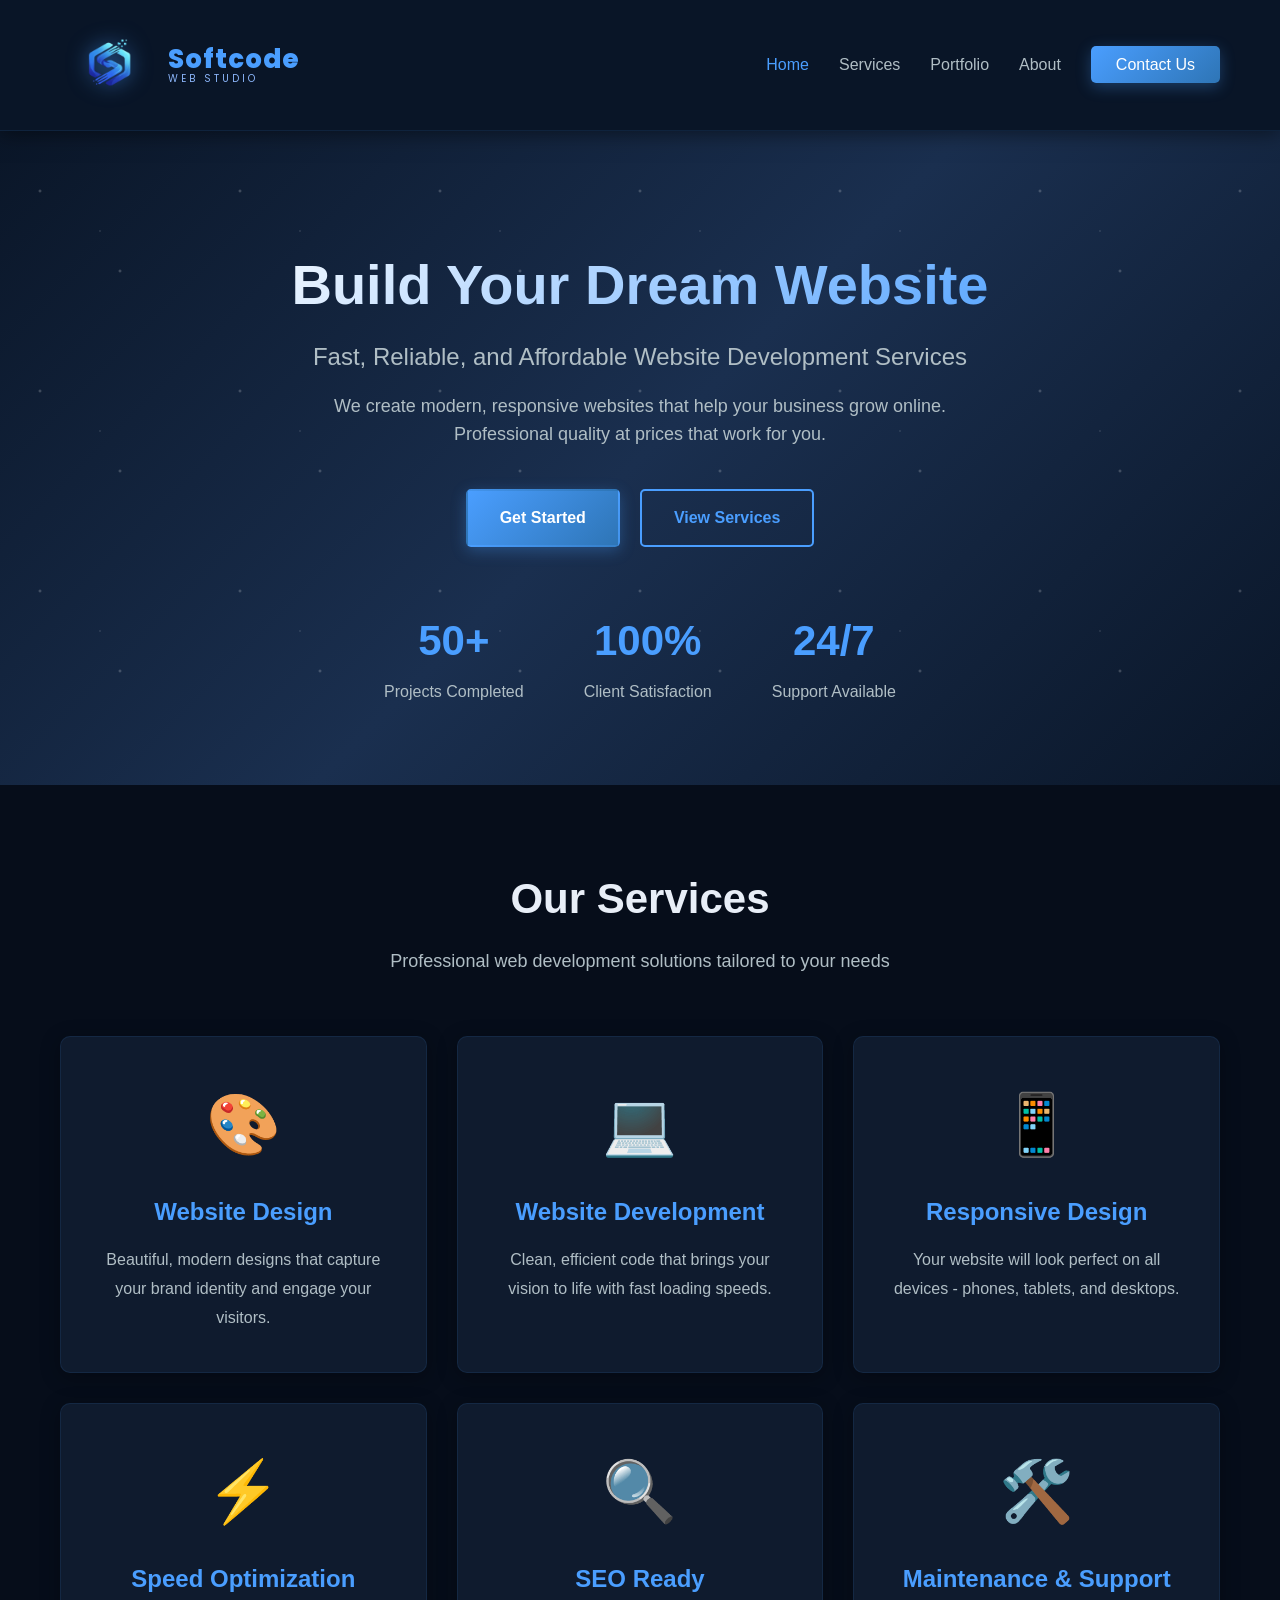
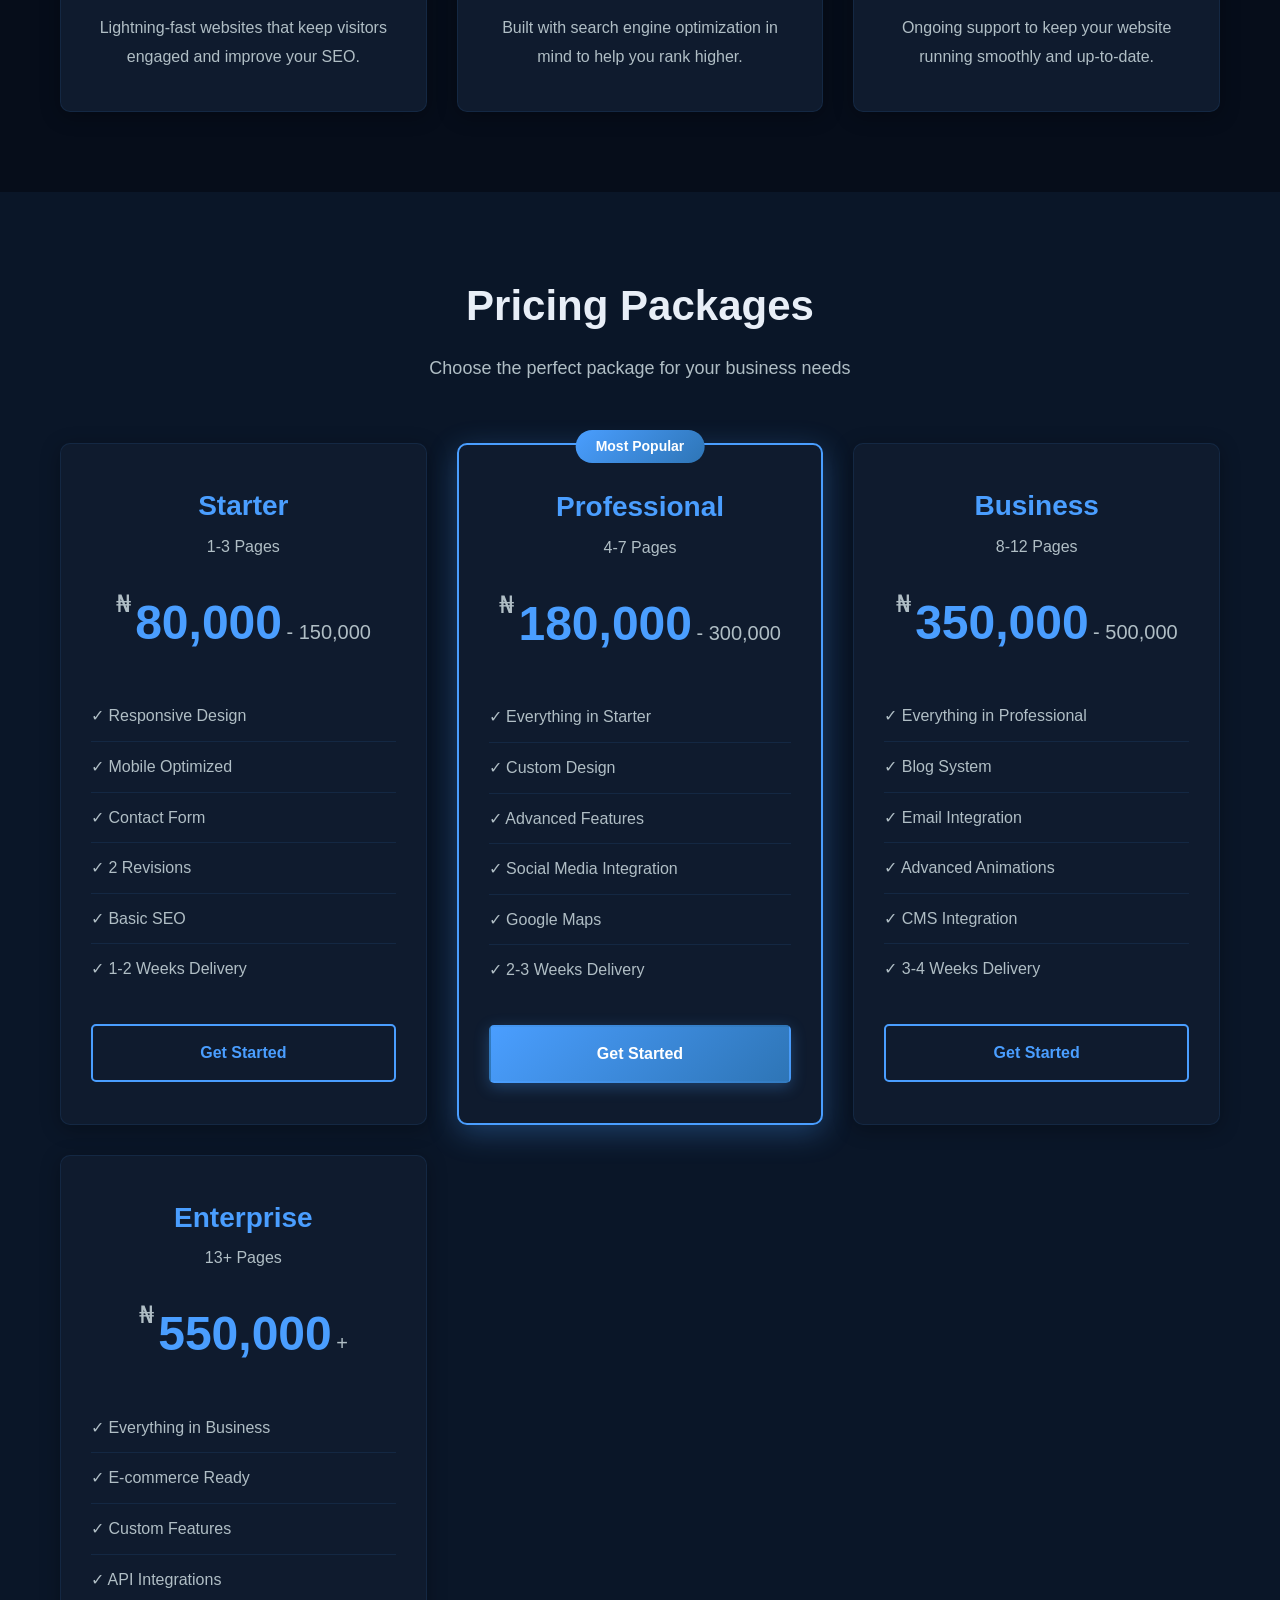
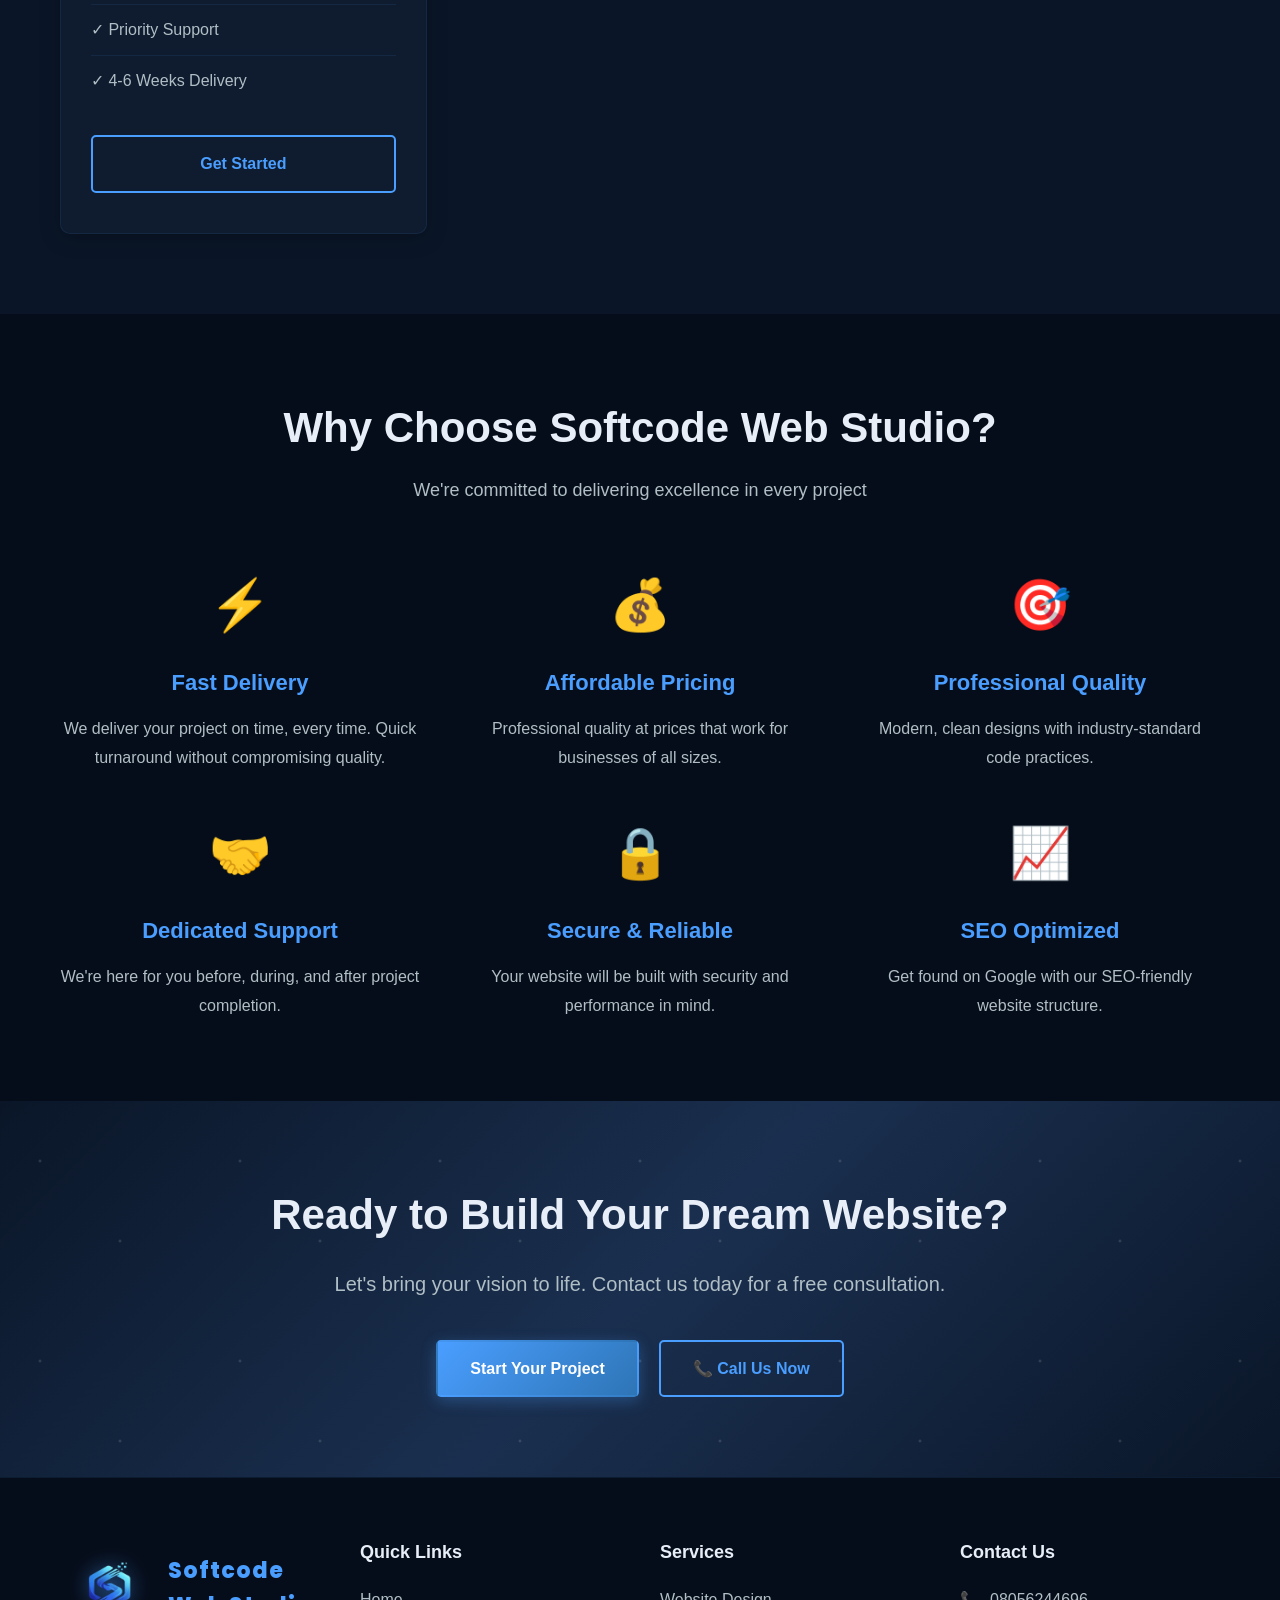
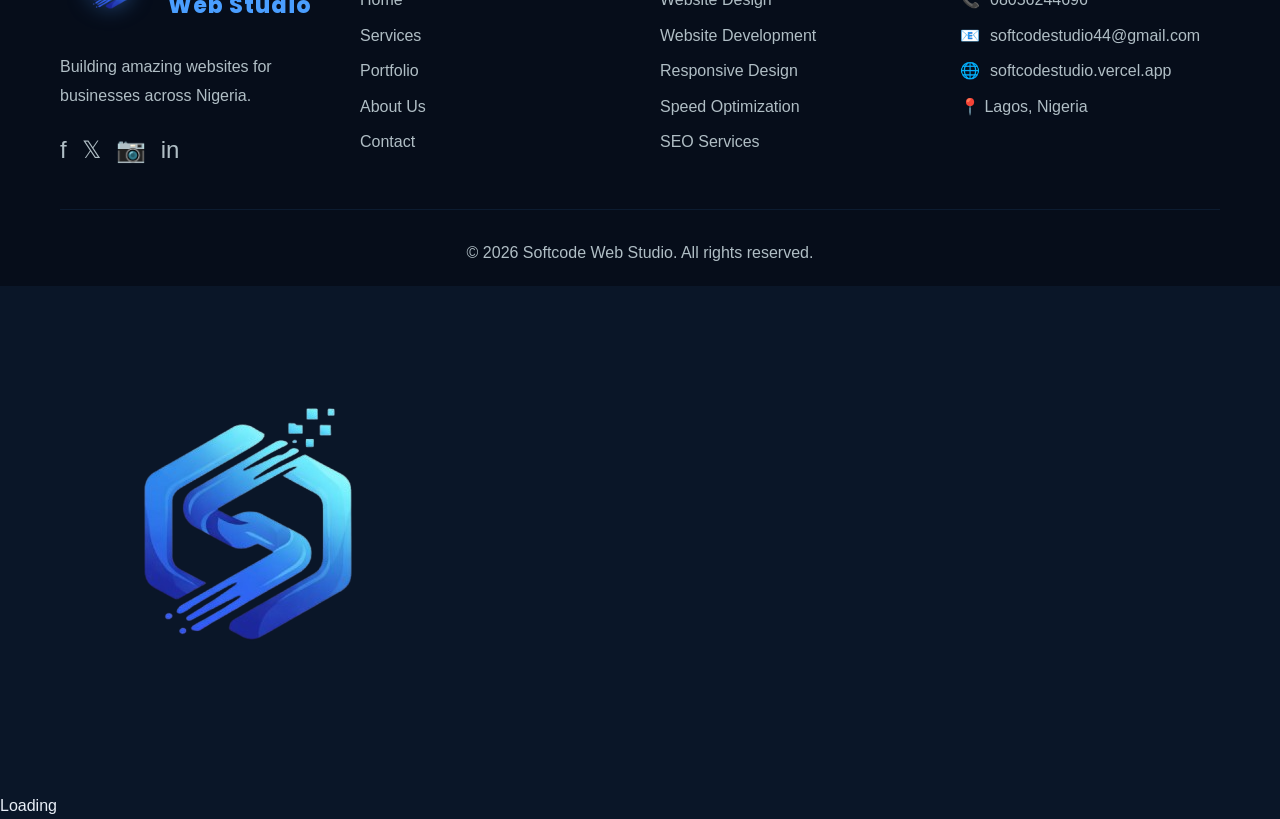
==== index.html @ e76eabd0 "Updated files" ====
<!DOCTYPE html>
<html lang="en">
<head>
    <meta charset="UTF-8">
    <meta name="viewport" content="width=device-width, initial-scale=1.0">
    <meta name="description" content="Softcode Web Studio - Professional website development services in Nigeria. Fast, reliable, and affordable.">
    <title>Softcode Web Studio | Professional Website Development</title>
    <link rel="icon" type="image/png" href="images/logo.png">
    <link rel="canonical" href="https://softcodestudio.vercel.app/">

<link rel="preconnect" href="https://fonts.googleapis.com">
<link rel="preconnect" href="https://fonts.gstatic.com" crossorigin>
<link href="https://fonts.googleapis.com/css2?family=Poppins:wght@400;500;600;700;800&display=swap" rel="stylesheet">

    <link rel="stylesheet" href="css/styles.css">
</head>
<body>
    <!-- Navigation Bar -->
    <nav class="navbar">
        <div class="nav-container">
            <div class="logo">
    <img src="images/logo.png" alt="Softcode Web Studio Logo">
    <div class="logo-text">
        <div class="logo-main">Softcode</div>
        <div class="logo-sub">WEB STUDIO</div>
    </div>
</div>
            <ul class="nav-menu">
                <li><a href="index.html" class="active">Home</a></li>
                <li><a href="services.html">Services</a></li>
                <li><a href="portfolio.html">Portfolio</a></li>
                <li><a href="about.html">About</a></li>
                <li><a href="contact.html" class="nav-cta">Contact Us</a></li>
            </ul>
            <div class="hamburger">
                <span></span>
                <span></span>
                <span></span>
            </div>
        </div>
    </nav>

    <!-- Hero Section -->
    <section class="hero">
        <div class="hero-content">
            <h1 class="hero-title">Build Your Dream Website</h1>
            <p class="hero-subtitle">Fast, Reliable, and Affordable Website Development Services</p>
            <p class="hero-description">We create modern, responsive websites that help your business grow online. Professional quality at prices that work for you.</p>
            <div class="hero-buttons">
                <a href="contact.html" class="btn btn-primary">Get Started</a>
                <a href="services.html" class="btn btn-secondary">View Services</a>
            </div>
            <div class="hero-stats">
                <div class="stat">
                    <h3>50+</h3>
                    <p>Projects Completed</p>
                </div>
                <div class="stat">
                    <h3>100%</h3>
                    <p>Client Satisfaction</p>
                </div>
                <div class="stat">
                    <h3>24/7</h3>
                    <p>Support Available</p>
                </div>
            </div>
        </div>
    </section>

    <!-- Services Overview -->
    <section class="services-overview">
        <div class="container">
            <div class="section-header">
                <h2>Our Services</h2>
                <p>Professional web development solutions tailored to your needs</p>
            </div>
            <div class="services-grid">
                <div class="service-card">
                    <div class="service-icon">🎨</div>
                    <h3>Website Design</h3>
                    <p>Beautiful, modern designs that capture your brand identity and engage your visitors.</p>
                </div>
                <div class="service-card">
                    <div class="service-icon">💻</div>
                    <h3>Website Development</h3>
                    <p>Clean, efficient code that brings your vision to life with fast loading speeds.</p>
                </div>
                <div class="service-card">
                    <div class="service-icon">📱</div>
                    <h3>Responsive Design</h3>
                    <p>Your website will look perfect on all devices - phones, tablets, and desktops.</p>
                </div>
                <div class="service-card">
                    <div class="service-icon">⚡</div>
                    <h3>Speed Optimization</h3>
                    <p>Lightning-fast websites that keep visitors engaged and improve your SEO.</p>
                </div>
                <div class="service-card">
                    <div class="service-icon">🔍</div>
                    <h3>SEO Ready</h3>
                    <p>Built with search engine optimization in mind to help you rank higher.</p>
                </div>
                <div class="service-card">
                    <div class="service-icon">🛠️</div>
                    <h3>Maintenance & Support</h3>
                    <p>Ongoing support to keep your website running smoothly and up-to-date.</p>
                </div>
            </div>
        </div>
    </section>

    <!-- Pricing Packages -->
    <section class="pricing">
        <div class="container">
            <div class="section-header">
                <h2>Pricing Packages</h2>
                <p>Choose the perfect package for your business needs</p>
            </div>
            <div class="pricing-grid">
                <div class="pricing-card">
                    <div class="pricing-header">
                        <h3>Starter</h3>
                        <p class="pages">1-3 Pages</p>
                    </div>
                    <div class="pricing-price">
                        <span class="currency">₦</span>
                        <span class="amount">80,000</span>
                        <span class="period">- 150,000</span>
                    </div>
                    <ul class="pricing-features">
                        <li>✓ Responsive Design</li>
                        <li>✓ Mobile Optimized</li>
                        <li>✓ Contact Form</li>
                        <li>✓ 2 Revisions</li>
                        <li>✓ Basic SEO</li>
                        <li>✓ 1-2 Weeks Delivery</li>
                    </ul>
                    <a href="contact.html" class="btn btn-outline">Get Started</a>
                </div>

                <div class="pricing-card featured">
                    <div class="featured-badge">Most Popular</div>
                    <div class="pricing-header">
                        <h3>Professional</h3>
                        <p class="pages">4-7 Pages</p>
                    </div>
                    <div class="pricing-price">
                        <span class="currency">₦</span>
                        <span class="amount">180,000</span>
                        <span class="period">- 300,000</span>
                    </div>
                    <ul class="pricing-features">
                        <li>✓ Everything in Starter</li>
                        <li>✓ Custom Design</li>
                        <li>✓ Advanced Features</li>
                        <li>✓ Social Media Integration</li>
                        <li>✓ Google Maps</li>
                        <li>✓ 2-3 Weeks Delivery</li>
                    </ul>
                    <a href="contact.html" class="btn btn-primary">Get Started</a>
                </div>

                <div class="pricing-card">
                    <div class="pricing-header">
                        <h3>Business</h3>
                        <p class="pages">8-12 Pages</p>
                    </div>
                    <div class="pricing-price">
                        <span class="currency">₦</span>
                        <span class="amount">350,000</span>
                        <span class="period">- 500,000</span>
                    </div>
                    <ul class="pricing-features">
                        <li>✓ Everything in Professional</li>
                        <li>✓ Blog System</li>
                        <li>✓ Email Integration</li>
                        <li>✓ Advanced Animations</li>
                        <li>✓ CMS Integration</li>
                        <li>✓ 3-4 Weeks Delivery</li>
                    </ul>
                    <a href="contact.html" class="btn btn-outline">Get Started</a>
                </div>

                <div class="pricing-card">
                    <div class="pricing-header">
                        <h3>Enterprise</h3>
                        <p class="pages">13+ Pages</p>
                    </div>
                    <div class="pricing-price">
                        <span class="currency">₦</span>
                        <span class="amount">550,000</span>
                        <span class="period">+</span>
                    </div>
                    <ul class="pricing-features">
                        <li>✓ Everything in Business</li>
                        <li>✓ E-commerce Ready</li>
                        <li>✓ Custom Features</li>
                        <li>✓ API Integrations</li>
                        <li>✓ Priority Support</li>
                        <li>✓ 4-6 Weeks Delivery</li>
                    </ul>
                    <a href="contact.html" class="btn btn-outline">Get Started</a>
                </div>
            </div>
        </div>
    </section>

    <!-- Why Choose Us -->
    <section class="why-choose-us">
        <div class="container">
            <div class="section-header">
                <h2>Why Choose Softcode Web Studio?</h2>
                <p>We're committed to delivering excellence in every project</p>
            </div>
            <div class="features-grid">
                <div class="feature-item">
                    <div class="feature-icon">⚡</div>
                    <h3>Fast Delivery</h3>
                    <p>We deliver your project on time, every time. Quick turnaround without compromising quality.</p>
                </div>
                <div class="feature-item">
                    <div class="feature-icon">💰</div>
                    <h3>Affordable Pricing</h3>
                    <p>Professional quality at prices that work for businesses of all sizes.</p>
                </div>
                <div class="feature-item">
                    <div class="feature-icon">🎯</div>
                    <h3>Professional Quality</h3>
                    <p>Modern, clean designs with industry-standard code practices.</p>
                </div>
                <div class="feature-item">
                    <div class="feature-icon">🤝</div>
                    <h3>Dedicated Support</h3>
                    <p>We're here for you before, during, and after project completion.</p>
                </div>
                <div class="feature-item">
                    <div class="feature-icon">🔒</div>
                    <h3>Secure & Reliable</h3>
                    <p>Your website will be built with security and performance in mind.</p>
                </div>
                <div class="feature-item">
                    <div class="feature-icon">📈</div>
                    <h3>SEO Optimized</h3>
                    <p>Get found on Google with our SEO-friendly website structure.</p>
                </div>
            </div>
        </div>
    </section>

    <!-- Call to Action -->
    <section class="cta">
        <div class="container">
            <h2>Ready to Build Your Dream Website?</h2>
            <p>Let's bring your vision to life. Contact us today for a free consultation.</p>
            <div class="cta-buttons">
                <a href="contact.html" class="btn btn-primary">Start Your Project</a>
                <a href="tel:08056244696" class="btn btn-secondary">📞 Call Us Now</a>
            </div>
        </div>
    </section>

    <!-- Footer -->
    <footer class="footer">
        <div class="container">
            <div class="footer-content">
                <div class="footer-section">
                    <div class="footer-logo">
                        <img src="images/logo.png" alt="Softcode Web Studio">
                        <span>Softcode Web Studio</span>
                    </div>
                    <p>Building amazing websites for businesses across Nigeria.</p>
                    <div class="social-links">
    <a href="#" aria-label="Facebook">f</a>
    <a href="#" aria-label="Twitter">𝕏</a>
    <a href="#" aria-label="Instagram">📷</a>
    <a href="#" aria-label="LinkedIn">in</a>
</div>
                </div>
                <div class="footer-section">
                    <h4>Quick Links</h4>
                    <ul>
                        <li><a href="index.html">Home</a></li>
                        <li><a href="services.html">Services</a></li>
                        <li><a href="portfolio.html">Portfolio</a></li>
                        <li><a href="about.html">About Us</a></li>
                        <li><a href="contact.html">Contact</a></li>
                    </ul>
                </div>
                <div class="footer-section">
                    <h4>Services</h4>
                    <ul>
                        <li><a href="services.html">Website Design</a></li>
                        <li><a href="services.html">Website Development</a></li>
                        <li><a href="services.html">Responsive Design</a></li>
                        <li><a href="services.html">Speed Optimization</a></li>
                        <li><a href="services.html">SEO Services</a></li>
                    </ul>
                </div>
                <div class="footer-section">
                    <h4>Contact Us</h4>
                    <ul class="contact-info">
                        <li>📞 <a href="tel:08056244696">08056244696</a></li>
                        <li>📧 <a href="mailto:softcodestudio44@gmail.com">softcodestudio44@gmail.com</a></li>
                        <li>🌐 <a href="https://softcodestudio.vercel.app/">softcodestudio.vercel.app</a></li>
                        <li>📍 Lagos, Nigeria</li>
                    </ul>
                </div>
            </div>
            <div class="footer-bottom">
                <p>&copy; 2026 Softcode Web Studio. All rights reserved.</p>
            </div>
        </div>
    </footer>

    <script src="js/script.js"></script>
</body>
<!-- Preloader -->
<div id="preloader">
    <div class="preloader-content">
        <div class="preloader-logo">
            <img src="images/logo.png" alt="Softcode Web Studio">
        </div>
        <div class="preloader-text">
            <span class="loading-text">Loading</span>
            <span class="loading-dots">
                <span></span>
                <span></span>
                <span></span>
            </span>
        </div>
        <div class="progress-bar">
            <div class="progress-fill"></div>
        </div>
    </div>
</div>
</html>
---- css/styles.css ----
/* ===== RESET & BASE STYLES ===== */
* {
    margin: 0;
    padding: 0;
    box-sizing: border-box;
}

:root {
    --primary-color: #4A9EFF;
    --secondary-color: #2E75B6;
    --accent-color: #64B5F6;
    --dark-bg: #0A1628;
    --darker-bg: #060D1A;
    --card-bg: #0F1B2E;
    --text-white: #E8EEF7;
    --text-gray: #B0BEC5;
    --shadow: 0 4px 20px rgba(0,0,0,0.3);
    --shadow-lg: 0 8px 30px rgba(0,0,0,0.4);
}

body {
    font-family: 'Segoe UI', Tahoma, Geneva, Verdana, sans-serif;
    line-height: 1.6;
    color: var(--text-white);
    background: var(--dark-bg);
    overflow-x: hidden;
    scroll-behavior: smooth;  /* Smooth scrolling */
}

/* Add subtle animations to all interactive elements */
a, button, .btn {
    transition: all 0.3s ease;
}

/* Smooth transitions for all cards */
.service-card, .pricing-card, .feature-item {
    transition: all 0.3s cubic-bezier(0.4, 0, 0.2, 1);
}

.container {
    max-width: 1200px;
    margin: 0 auto;
    padding: 0 20px;
}

/* ===== NAVIGATION BAR ===== */
.navbar {
    background: rgba(10, 22, 40, 0.95);
    backdrop-filter: blur(10px);
    box-shadow: 0 2px 20px rgba(0,0,0,0.5);
    position: sticky;
    top: 0;
    z-index: 1000;
    padding: 15px 0;
    border-bottom: 1px solid rgba(74, 158, 255, 0.1);
}

.nav-container {
    max-width: 1200px;
    margin: 0 auto;
    padding: 0 20px;
    display: flex;
    justify-content: space-between;
    align-items: center;
}

/* UPDATED LOGO STYLING */
.logo {
    display: flex;
    align-items: center;
    gap: 8px;  /* Reduced space between logo and text */
}

.logo img {
    height: 100px;
    width: 100px;
    filter: drop-shadow(0 0 10px rgba(74, 158, 255, 0.5));
    transition: transform 0.3s ease;
}

.logo img:hover {
    transform: rotate(5deg) scale(1.05);
}

.logo-text {
    display: flex;
    flex-direction: column;
    line-height: 1;
}

.logo-main {
    font-family: 'Orbitron', 'Rajdhani', 'Exo 2', 'Poppins', sans-serif;  /* Tech/modern font */
    font-size: 26px;  /* Bigger than WEB STUDIO */
    font-weight: 800;
    color: var(--primary-color);
    letter-spacing: 1px;
}

.logo-sub {
    font-family: 'Poppins', sans-serif;
    font-size: 10px;  /* Much smaller than Softcode */
    font-weight: 400;
    color: #8AB4F8;
    letter-spacing: 3px;
    margin-top: 2px;
}

.nav-menu {
    display: flex;
    list-style: none;
    gap: 30px;
    align-items: center;
}

.nav-menu a {
    text-decoration: none;
    color: var(--text-gray);
    font-weight: 500;
    transition: color 0.3s;
    padding: 8px 0;
}

.nav-menu a:hover,
.nav-menu a.active {
    color: var(--primary-color);
}

.nav-cta {
    background: linear-gradient(135deg, #4A9EFF 0%, #2E75B6 100%);
    color: white !important;
    padding: 10px 25px !important;
    border-radius: 5px;
    transition: all 0.3s;
    box-shadow: 0 4px 15px rgba(74, 158, 255, 0.3);
}

.nav-cta:hover {
    transform: translateY(-2px);
    box-shadow: 0 6px 20px rgba(74, 158, 255, 0.4);
}

/* Hamburger Menu (Mobile) */
.hamburger {
    display: none;
    flex-direction: column;
    cursor: pointer;
    gap: 5px;
}

.hamburger span {
    width: 25px;
    height: 3px;
    background: var(--primary-color);
    transition: 0.3s;
}

/* ===== HERO SECTION ===== */
.hero {
    background: linear-gradient(135deg, #0A1628 0%, #1a2f4f 50%, #0A1628 100%);
    color: var(--text-white);
    padding: 120px 20px 80px;
    text-align: center;
    position: relative;
    overflow: hidden;
}

.hero::before {
    content: '';
    position: absolute;
    top: 0;
    left: 0;
    right: 0;
    bottom: 0;
    background: 
        radial-gradient(2px 2px at 20% 30%, white, transparent),
        radial-gradient(2px 2px at 60% 70%, white, transparent),
        radial-gradient(1px 1px at 50% 50%, white, transparent);
    background-size: 200px 200px;
    animation: stars 20s linear infinite;
    opacity: 0.3;
}

@keyframes stars {
    from { transform: translateY(0); }
    to { transform: translateY(-200px); }
}

.hero-content {
    max-width: 900px;
    margin: 0 auto;
    position: relative;
    z-index: 1;
}

.hero-title {
    font-size: 56px;
    margin-bottom: 20px;
    font-weight: 700;
    line-height: 1.2;
    background: linear-gradient(135deg, #ffffff 0%, #4A9EFF 100%);
    -webkit-background-clip: text;
    -webkit-text-fill-color: transparent;
    background-clip: text;
}

.hero-subtitle {
    font-size: 24px;
    margin-bottom: 15px;
    color: var(--text-gray);
}

.hero-description {
    font-size: 18px;
    margin-bottom: 40px;
    color: var(--text-gray);
    max-width: 700px;
    margin-left: auto;
    margin-right: auto;
}

.hero-buttons {
    display: flex;
    gap: 20px;
    justify-content: center;
    margin-bottom: 60px;
}

.hero-stats {
    display: flex;
    justify-content: center;
    gap: 60px;
    margin-top: 60px;
}

.stat h3 {
    font-size: 42px;
    margin-bottom: 5px;
    color: var(--primary-color);
}

.stat p {
    font-size: 16px;
    color: var(--text-gray);
}

/* ===== BUTTONS ===== */
.btn {
    display: inline-block;
    padding: 14px 32px;
    text-decoration: none;
    border-radius: 5px;
    font-weight: 600;
    transition: all 0.3s;
    border: 2px solid transparent;
}

.btn-primary {
    background: linear-gradient(135deg, #4A9EFF 0%, #2E75B6 100%);
    color: white;
    box-shadow: 0 4px 15px rgba(74, 158, 255, 0.3);
}

.btn-primary:hover {
    transform: translateY(-2px);
    box-shadow: 0 6px 20px rgba(74, 158, 255, 0.4);
}

.btn-secondary {
    background: transparent;
    color: var(--primary-color);
    border-color: var(--primary-color);
}

.btn-secondary:hover {
    background: rgba(74, 158, 255, 0.1);
}

.btn-outline {
    background: transparent;
    color: var(--primary-color);
    border-color: var(--primary-color);
}

.btn-outline:hover {
    background: linear-gradient(135deg, #4A9EFF 0%, #2E75B6 100%);
    color: white;
}

/* ===== SECTION HEADERS ===== */
.section-header {
    text-align: center;
    margin-bottom: 60px;
}

.section-header h2 {
    font-size: 42px;
    color: var(--text-white);
    margin-bottom: 15px;
}

.section-header p {
    font-size: 18px;
    color: var(--text-gray);
}

/* ===== SERVICES OVERVIEW ===== */
.services-overview {
    padding: 80px 20px;
    background: var(--darker-bg);
}

.services-grid {
    display: grid;
    grid-template-columns: repeat(auto-fit, minmax(300px, 1fr));
    gap: 30px;
}

.service-card {
    background: var(--card-bg);
    padding: 40px 30px;
    border-radius: 10px;
    box-shadow: var(--shadow);
    text-align: center;
    transition: transform 0.3s, box-shadow 0.3s;
    border: 1px solid rgba(74, 158, 255, 0.1);
}

.service-card:hover {
    transform: translateY(-10px);
    box-shadow: 0 8px 30px rgba(74, 158, 255, 0.2);
    border-color: rgba(74, 158, 255, 0.3);
}

.service-icon {
    font-size: 60px;
    margin-bottom: 20px;
}

.service-card h3 {
    font-size: 24px;
    margin-bottom: 15px;
    color: var(--primary-color);
}

.service-card p {
    color: var(--text-gray);
    line-height: 1.8;
}

/* ===== PRICING SECTION ===== */
.pricing {
    padding: 80px 20px;
    background: var(--dark-bg);
}

.pricing-grid {
    display: grid;
    grid-template-columns: repeat(auto-fit, minmax(280px, 1fr));
    gap: 30px;
    max-width: 1300px;
    margin: 0 auto;
}

.pricing-card {
    background: var(--card-bg);
    border-radius: 10px;
    padding: 40px 30px;
    box-shadow: var(--shadow);
    transition: transform 0.3s, box-shadow 0.3s;
    position: relative;
    border: 1px solid rgba(74, 158, 255, 0.1);
}

.pricing-card.featured {
    border: 2px solid var(--primary-color);
    transform: scale(1.05);
    box-shadow: 0 8px 30px rgba(74, 158, 255, 0.3);
}

.featured-badge {
    position: absolute;
    top: -15px;
    left: 50%;
    transform: translateX(-50%);
    background: linear-gradient(135deg, #4A9EFF 0%, #2E75B6 100%);
    color: white;
    padding: 5px 20px;
    border-radius: 20px;
    font-size: 14px;
    font-weight: 600;
}

.pricing-card:hover {
    transform: translateY(-10px);
    box-shadow: 0 8px 30px rgba(74, 158, 255, 0.2);
}

.pricing-card.featured:hover {
    transform: scale(1.05) translateY(-10px);
}

.pricing-header {
    text-align: center;
    margin-bottom: 25px;
}

.pricing-header h3 {
    font-size: 28px;
    color: var(--primary-color);
    margin-bottom: 5px;
}

.pages {
    color: var(--text-gray);
    font-size: 16px;
}

.pricing-price {
    text-align: center;
    margin-bottom: 30px;
}

.currency {
    font-size: 24px;
    color: var(--text-gray);
    vertical-align: top;
}

.amount {
    font-size: 48px;
    font-weight: 700;
    color: var(--primary-color);
}

.period {
    font-size: 20px;
    color: var(--text-gray);
}

.pricing-features {
    list-style: none;
    margin-bottom: 30px;
}

.pricing-features li {
    padding: 12px 0;
    color: var(--text-gray);
    border-bottom: 1px solid rgba(74, 158, 255, 0.1);
}

.pricing-features li:last-child {
    border-bottom: none;
}

.pricing-card .btn {
    width: 100%;
    text-align: center;
}

/* ===== WHY CHOOSE US ===== */
.why-choose-us {
    padding: 80px 20px;
    background: var(--darker-bg);
}

.features-grid {
    display: grid;
    grid-template-columns: repeat(auto-fit, minmax(300px, 1fr));
    gap: 40px;
}

.feature-item {
    text-align: center;
}

.feature-icon {
    font-size: 50px;
    margin-bottom: 20px;
}

.feature-item h3 {
    font-size: 22px;
    margin-bottom: 15px;
    color: var(--primary-color);
}

.feature-item p {
    color: var(--text-gray);
    line-height: 1.8;
}

/* ===== CTA SECTION ===== */
.cta {
    background: linear-gradient(135deg, #0A1628 0%, #1a2f4f 50%, #0A1628 100%);
    color: var(--text-white);
    padding: 80px 20px;
    text-align: center;
    position: relative;
    overflow: hidden;
}

.cta::before {
    content: '';
    position: absolute;
    top: 0;
    left: 0;
    right: 0;
    bottom: 0;
    background: 
        radial-gradient(2px 2px at 20% 30%, white, transparent),
        radial-gradient(2px 2px at 60% 70%, white, transparent);
    background-size: 200px 200px;
    animation: stars 20s linear infinite;
    opacity: 0.2;
}

.cta h2 {
    font-size: 42px;
    margin-bottom: 20px;
    position: relative;
    z-index: 1;
}

.cta p {
    font-size: 20px;
    margin-bottom: 40px;
    color: var(--text-gray);
    position: relative;
    z-index: 1;
}

.cta-buttons {
    display: flex;
    gap: 20px;
    justify-content: center;
    position: relative;
    z-index: 1;
}

/* ===== FOOTER ===== */
.footer {
    background: var(--darker-bg);
    color: var(--text-gray);
    padding: 60px 20px 20px;
    border-top: 1px solid rgba(74, 158, 255, 0.1);
}

.footer-content {
    display: grid;
    grid-template-columns: repeat(auto-fit, minmax(250px, 1fr));
    gap: 40px;
    margin-bottom: 40px;
}

/* UPDATED FOOTER LOGO STYLING (same as navbar) */
.footer-logo {
    display: flex;
    align-items: center;
    gap: 8px;
    margin-bottom: 15px;
}

.footer-logo img {
    height: 100px;
    width: 100px;
    filter: drop-shadow(0 0 10px rgba(74, 158, 255, 0.5));
}

.footer-logo span {
    font-family: 'Orbitron', 'Rajdhani', 'Exo 2', 'Poppins', sans-serif;
    font-size: 22px;
    font-weight: 800;
    color: var(--primary-color);
    letter-spacing: 1px;
}

.footer-section p {
    margin-bottom: 20px;
    line-height: 1.8;
}

.social-links {
    display: flex;
    gap: 15px;
    font-size: 24px;
}

.social-links a {
    text-decoration: none;
    transition: transform 0.3s;
}

.social-links a:hover {
    transform: scale(1.2);
}

.footer-section h4 {
    color: var(--text-white);
    margin-bottom: 20px;
    font-size: 18px;
}

.footer-section ul {
    list-style: none;
}

.footer-section ul li {
    margin-bottom: 10px;
}

.footer-section a {
    color: var(--text-gray);
    text-decoration: none;
    transition: color 0.3s;
}

.footer-section a:hover {
    color: var(--primary-color);
}

.contact-info li {
    display: flex;
    align-items: center;
    gap: 10px;
}

.footer-bottom {
    text-align: center;
    padding-top: 30px;
    border-top: 1px solid rgba(74, 158, 255, 0.1);
    color: var(--text-gray);
}

/* ===== RESPONSIVE DESIGN ===== */
@media (max-width: 768px) {
    .hamburger {
        display: flex;
    }

    /* Animated hamburger menu */
    .hamburger.active span:nth-child(1) {
        transform: rotate(45deg) translate(5px, 5px);
    }

    .hamburger.active span:nth-child(2) {
        opacity: 0;
    }

    .hamburger.active span:nth-child(3) {
        transform: rotate(-45deg) translate(7px, -6px);
    }

    .nav-menu {
        position: fixed;
        left: -100%;
        top: 70px;
        flex-direction: column;
        background: var(--card-bg);
        width: 100%;
        text-align: center;
        transition: 0.3s;
        box-shadow: var(--shadow);
        padding: 20px 0;
        border-top: 1px solid rgba(74, 158, 255, 0.1);
    }

    .nav-menu.active {
        left: 0;
    }

    /* Stagger animation for menu items */
    .nav-menu.active li {
        animation: slideIn 0.5s ease forwards;
        opacity: 0;
    }

    .nav-menu.active li:nth-child(1) { animation-delay: 0.1s; }
    .nav-menu.active li:nth-child(2) { animation-delay: 0.2s; }
    .nav-menu.active li:nth-child(3) { animation-delay: 0.3s; }
    .nav-menu.active li:nth-child(4) { animation-delay: 0.4s; }
    .nav-menu.active li:nth-child(5) { animation-delay: 0.5s; }

    @keyframes slideIn {
        from {
            opacity: 0;
            transform: translateX(-20px);
        }
        to {
            opacity: 1;
            transform: translateX(0);
        }
    }

    /* Mobile hero animations */
    .hero-title {
        font-size: 36px;
        animation: fadeInUp 0.8s ease;
    }

    .hero-subtitle {
        font-size: 18px;
        animation: fadeInUp 1s ease;
    }

    .hero-description {
        animation: fadeInUp 1.2s ease;
    }

    @keyframes fadeInUp {
        from {
            opacity: 0;
            transform: translateY(30px);
        }
        to {
            opacity: 1;
            transform: translateY(0);
        }
    }

    .hero-buttons {
        flex-direction: column;
        align-items: center;
    }

    .hero-buttons .btn {
        animation: bounceIn 1.4s ease;
    }

    @keyframes bounceIn {
        0% {
            opacity: 0;
            transform: scale(0.3);
        }
        50% {
            opacity: 1;
            transform: scale(1.05);
        }
        70% {
            transform: scale(0.9);
        }
        100% {
            transform: scale(1);
        }
    }

    .hero-stats {
        flex-direction: column;
        gap: 30px;
    }

    /* Animate stats on scroll */
    .stat {
        animation: popIn 0.6s ease;
    }

    .stat:nth-child(1) { animation-delay: 0.2s; opacity: 0; animation-fill-mode: forwards; }
    .stat:nth-child(2) { animation-delay: 0.4s; opacity: 0; animation-fill-mode: forwards; }
    .stat:nth-child(3) { animation-delay: 0.6s; opacity: 0; animation-fill-mode: forwards; }

    @keyframes popIn {
        from {
            opacity: 0;
            transform: scale(0.5);
        }
        to {
            opacity: 1;
            transform: scale(1);
        }
    }

    /* Service cards animation on mobile */
    .service-card {
        animation: fadeInScale 0.6s ease;
        animation-fill-mode: backwards;
    }

    .service-card:nth-child(1) { animation-delay: 0.1s; }
    .service-card:nth-child(2) { animation-delay: 0.2s; }
    .service-card:nth-child(3) { animation-delay: 0.3s; }
    .service-card:nth-child(4) { animation-delay: 0.4s; }
    .service-card:nth-child(5) { animation-delay: 0.5s; }
    .service-card:nth-child(6) { animation-delay: 0.6s; }

    @keyframes fadeInScale {
        from {
            opacity: 0;
            transform: scale(0.8);
        }
        to {
            opacity: 1;
            transform: scale(1);
        }
    }

    /* Enhanced card hover on mobile (tap) */
    .service-card:active {
        transform: translateY(-5px) scale(0.98);
    }

    .section-header h2 {
        font-size: 32px;
        animation: fadeIn 0.8s ease;
    }

    @keyframes fadeIn {
        from { opacity: 0; }
        to { opacity: 1; }
    }

    .pricing-grid {
        grid-template-columns: 1fr;
    }

    .pricing-card.featured {
        transform: scale(1);
    }

    /* Pricing cards slide in animation */
    .pricing-card {
        animation: slideInBottom 0.6s ease;
        animation-fill-mode: backwards;
    }

    .pricing-card:nth-child(1) { animation-delay: 0.1s; }
    .pricing-card:nth-child(2) { animation-delay: 0.2s; }
    .pricing-card:nth-child(3) { animation-delay: 0.3s; }
    .pricing-card:nth-child(4) { animation-delay: 0.4s; }

    @keyframes slideInBottom {
        from {
            opacity: 0;
            transform: translateY(50px);
        }
        to {
            opacity: 1;
            transform: translateY(0);
        }
    }

    .cta-buttons {
        flex-direction: column;
        align-items: center;
    }

    /* CTA button pulse animation */
    .cta-buttons .btn-primary {
        animation: pulse 2s infinite;
    }

    @keyframes pulse {
        0% {
            box-shadow: 0 4px 15px rgba(74, 158, 255, 0.3);
        }
        50% {
            box-shadow: 0 4px 25px rgba(74, 158, 255, 0.6);
        }
        100% {
            box-shadow: 0 4px 15px rgba(74, 158, 255, 0.3);
        }
    }
}

@media (max-width: 480px) {
    .hero {
        padding: 80px 20px 60px;
    }

    .hero-title {
        font-size: 28px;
    }

    .btn {
        padding: 12px 24px;
        font-size: 14px;
    }
}
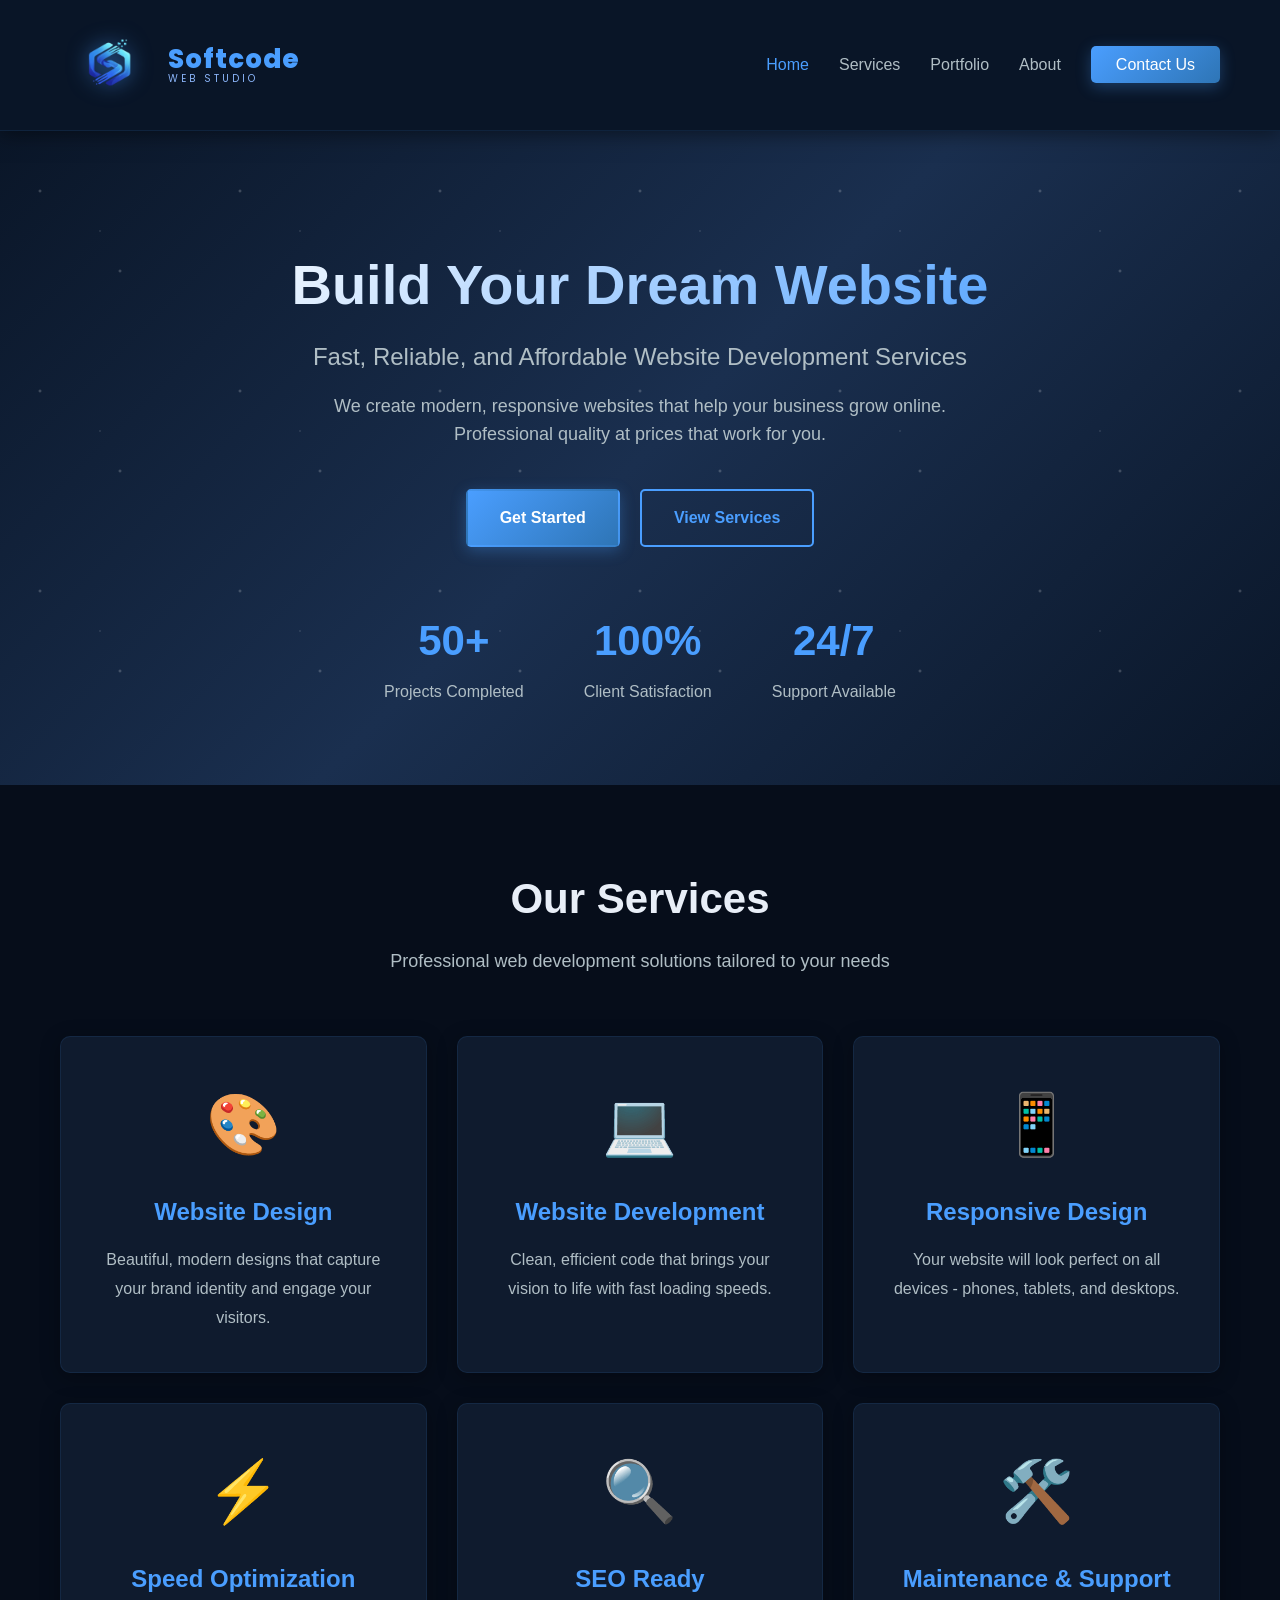
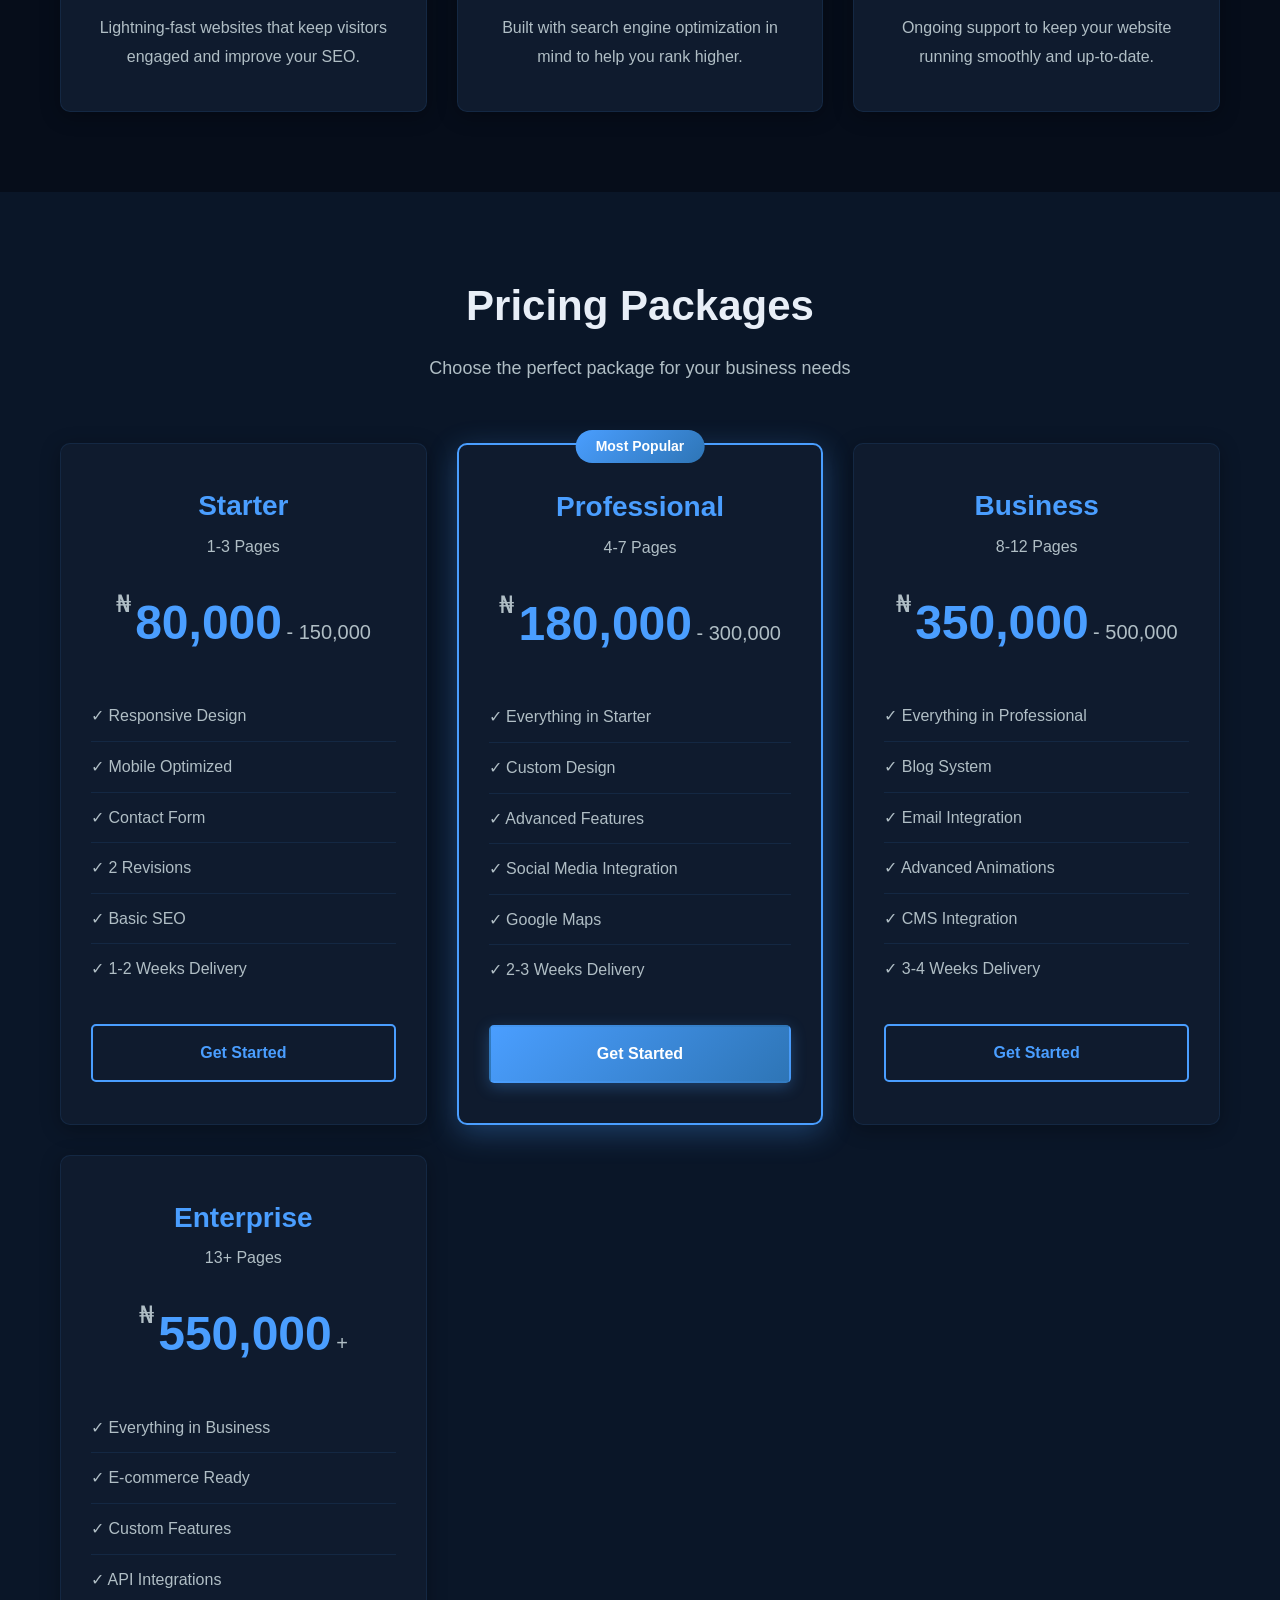
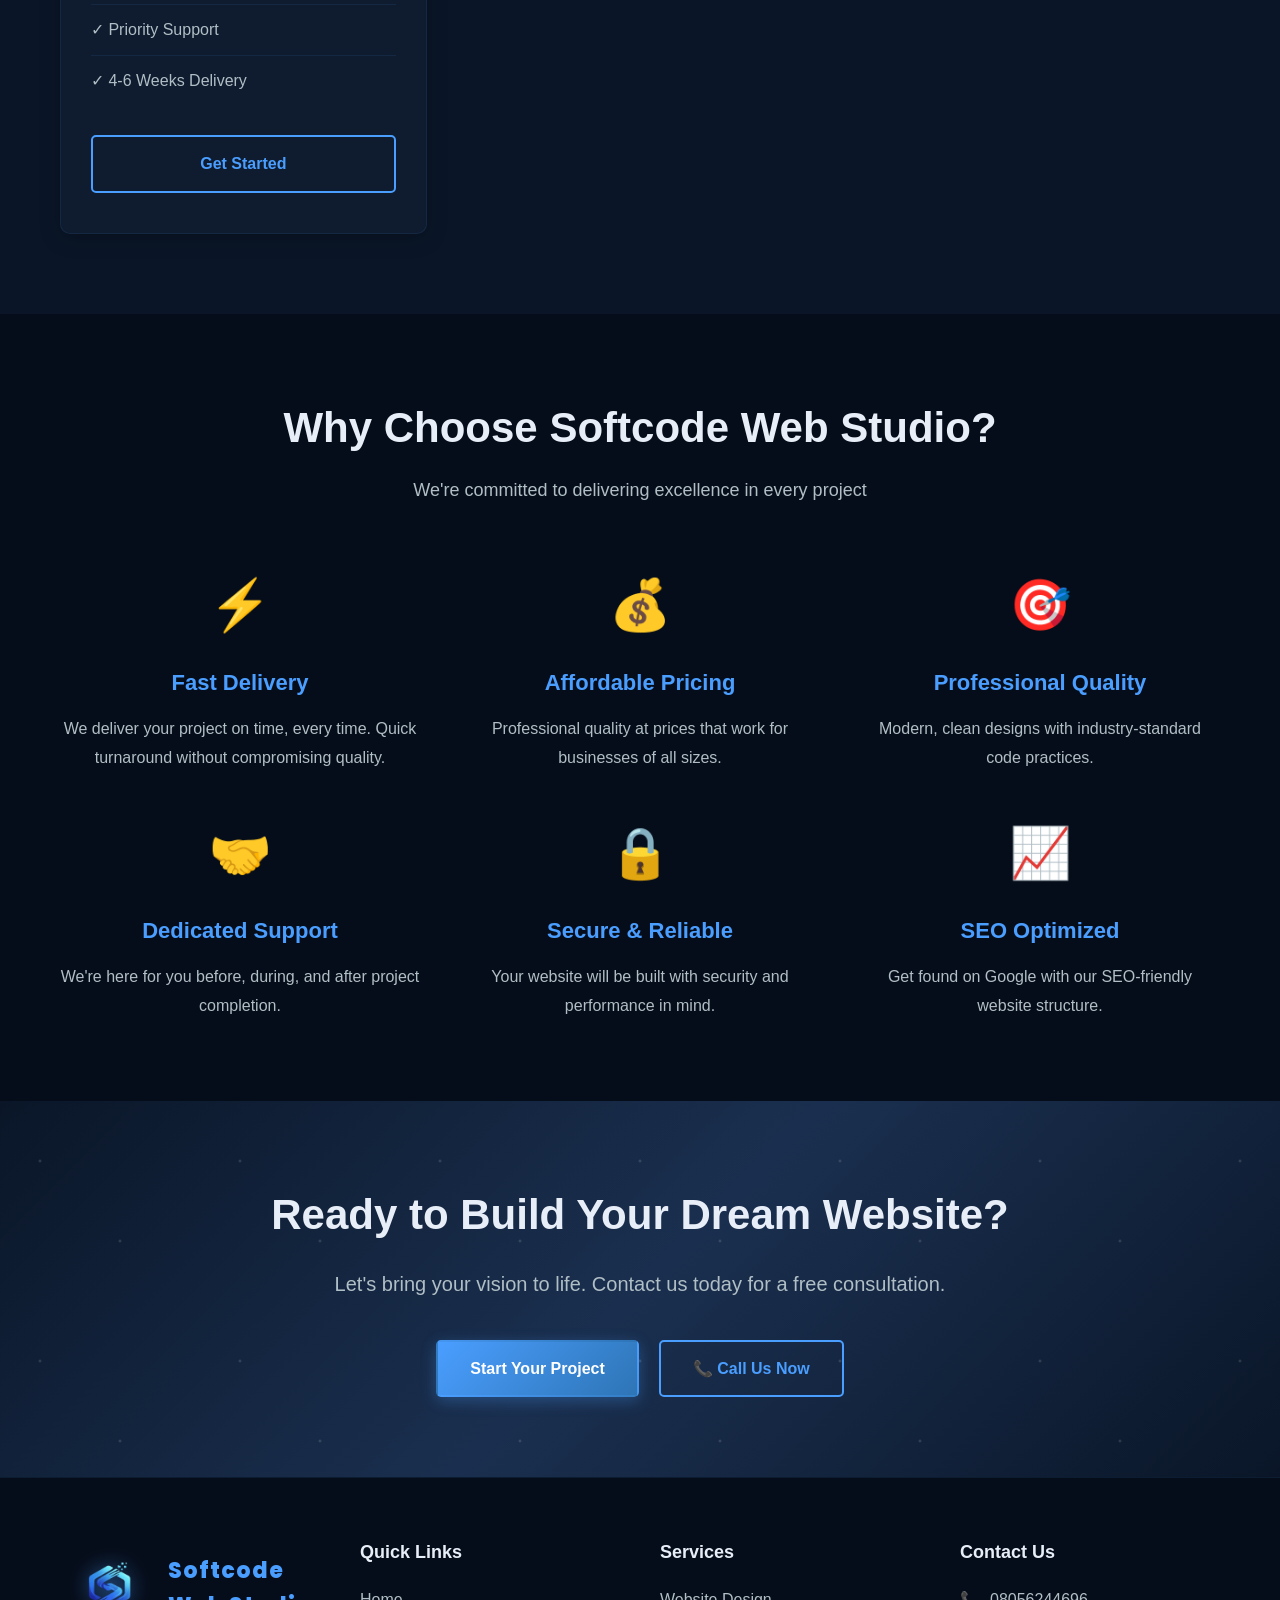
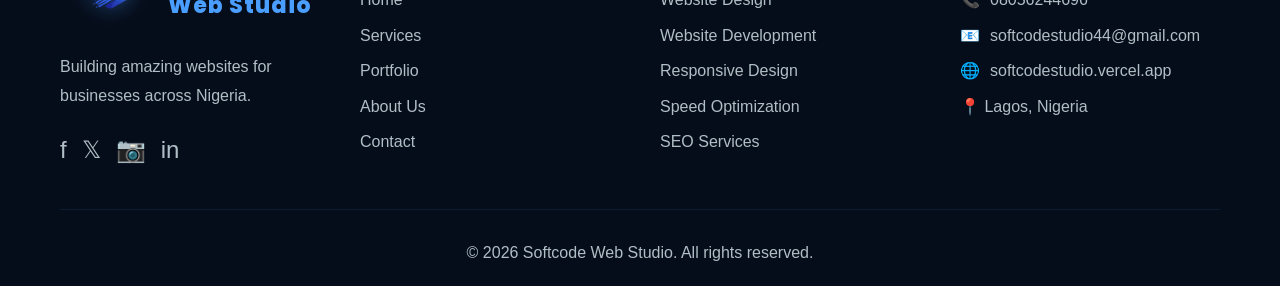
==== commit f1dcf8d4: "update all files" ====
--- a/index.html
+++ b/index.html
@@ -6,7 +6,7 @@
     <meta name="description" content="Softcode Web Studio - Professional website development services in Nigeria. Fast, reliable, and affordable.">
     <title>Softcode Web Studio | Professional Website Development</title>
     <link rel="icon" type="image/png" href="images/logo.png">
-    <link rel="canonical" href="https://softcodestudio.vercel.app/">
+    <link rel="canonical" href="https://softcode-studio.vercel.app/">
 
 <link rel="preconnect" href="https://fonts.googleapis.com">
 <link rel="preconnect" href="https://fonts.gstatic.com" crossorigin>
--- a/css/styles.css
+++ b/css/styles.css
@@ -873,4 +873,57 @@
         padding: 12px 24px;
         font-size: 14px;
     }
+}
+#preloader {
+    position: fixed;
+    top: 0;
+    left: 0;
+    width: 100%;
+    height: 100%;
+    background: var(--dark-bg);
+    z-index: 9999;
+    display: flex;
+    align-items: center;
+    justify-content: center;
+    transition: opacity 0.5s ease, visibility 0.5s ease;
+}
+
+#preloader.hidden {
+    opacity: 0;
+    visibility: hidden;
+}
+
+.preloader-logo {
+    margin-bottom: 30px;
+    animation: pulse 2s ease-in-out infinite;
+}
+
+.preloader-logo img {
+    height: 100px;
+    width: 100px;
+    filter: drop-shadow(0 0 20px rgba(74, 158, 255, 0.6));
+}
+
+@keyframes pulse {
+    0%, 100% { transform: scale(1); }
+    50% { transform: scale(1.05); }
+}
+
+.loading-dots span {
+    display: inline-block;
+    width: 8px;
+    height: 8px;
+    background: var(--primary-color);
+    border-radius: 50%;
+    margin: 0 2px;
+    animation: bounce 1.4s ease-in-out infinite both;
+}
+
+.loading-dots span:nth-child(1) { animation-delay: -0.32s; }
+.loading-dots span:nth-child(2) { animation-delay: -0.16s; }
+.loading-dots span:nth-child(3) { animation-delay: 0s; }
+
+@keyframes bounce {
+    0%, 80%, 100% { transform: scale(0); }
+    40% { transform: scale(1); }
 }
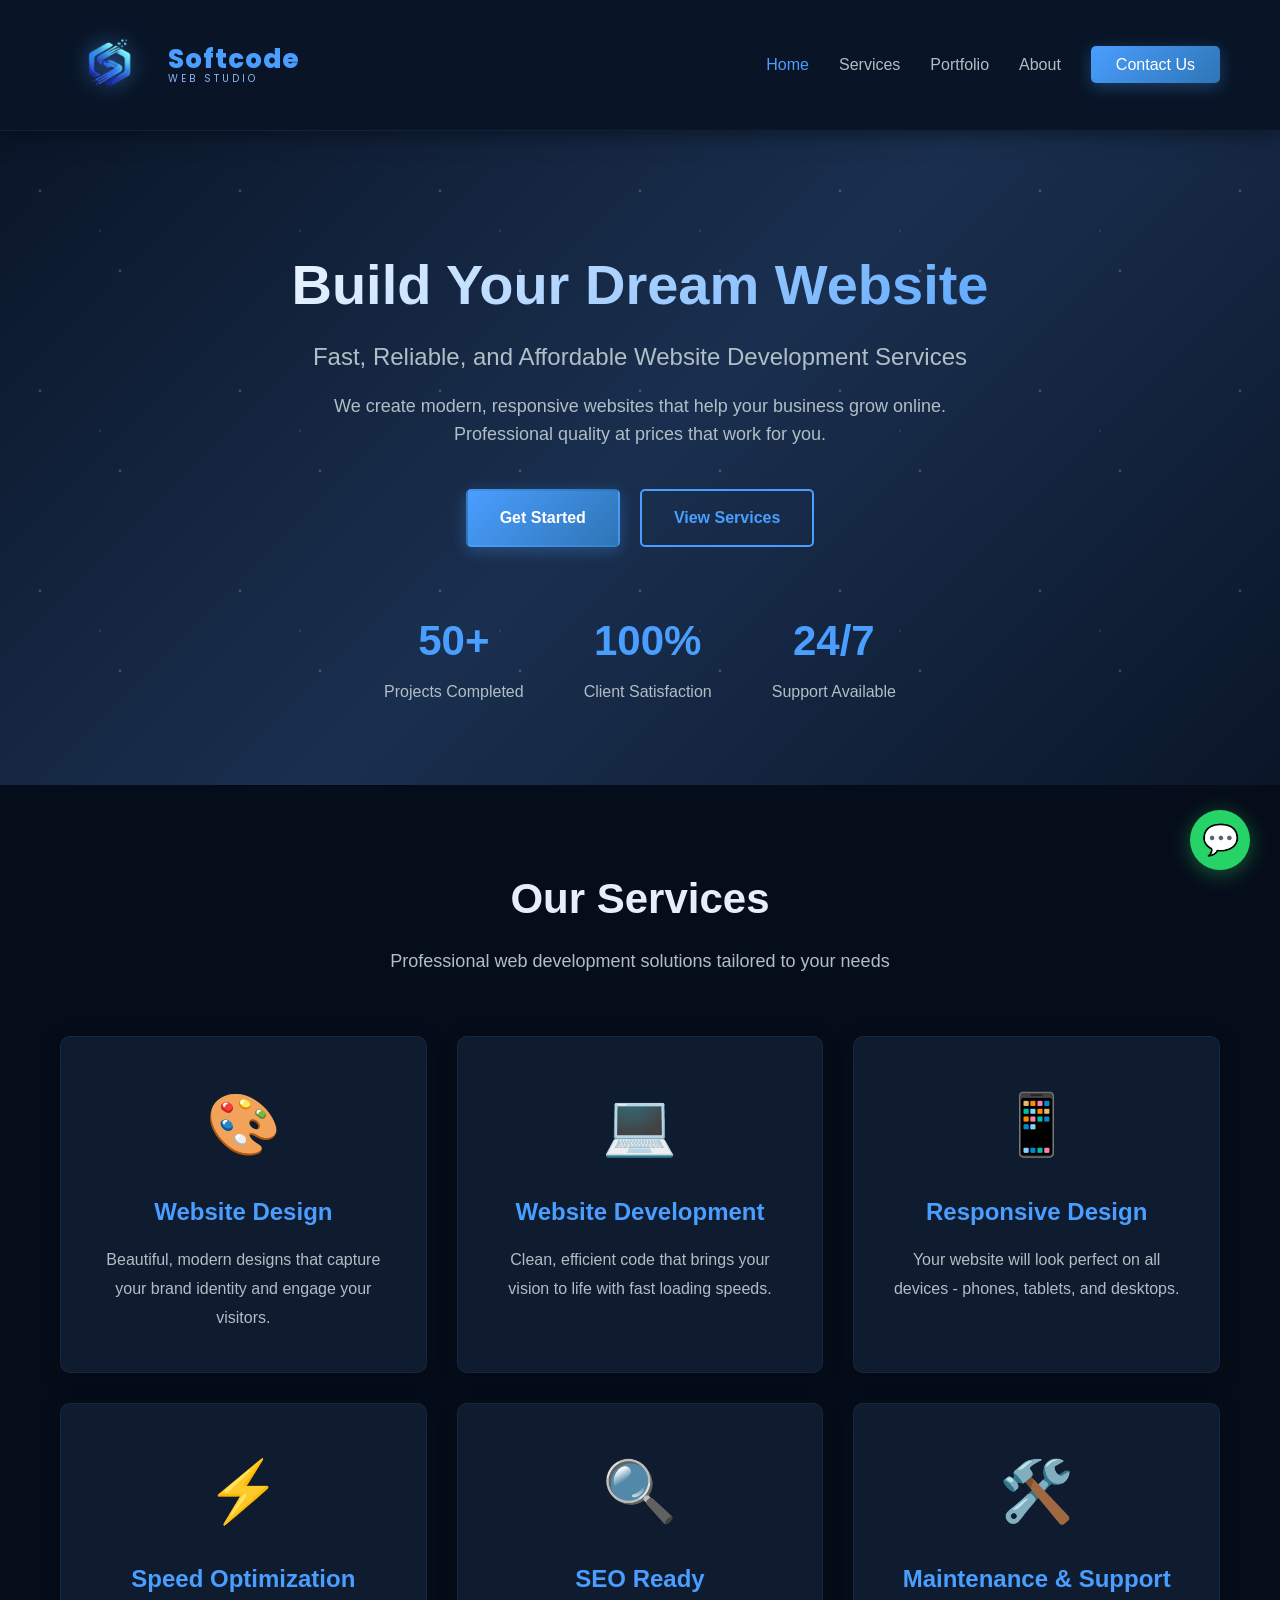
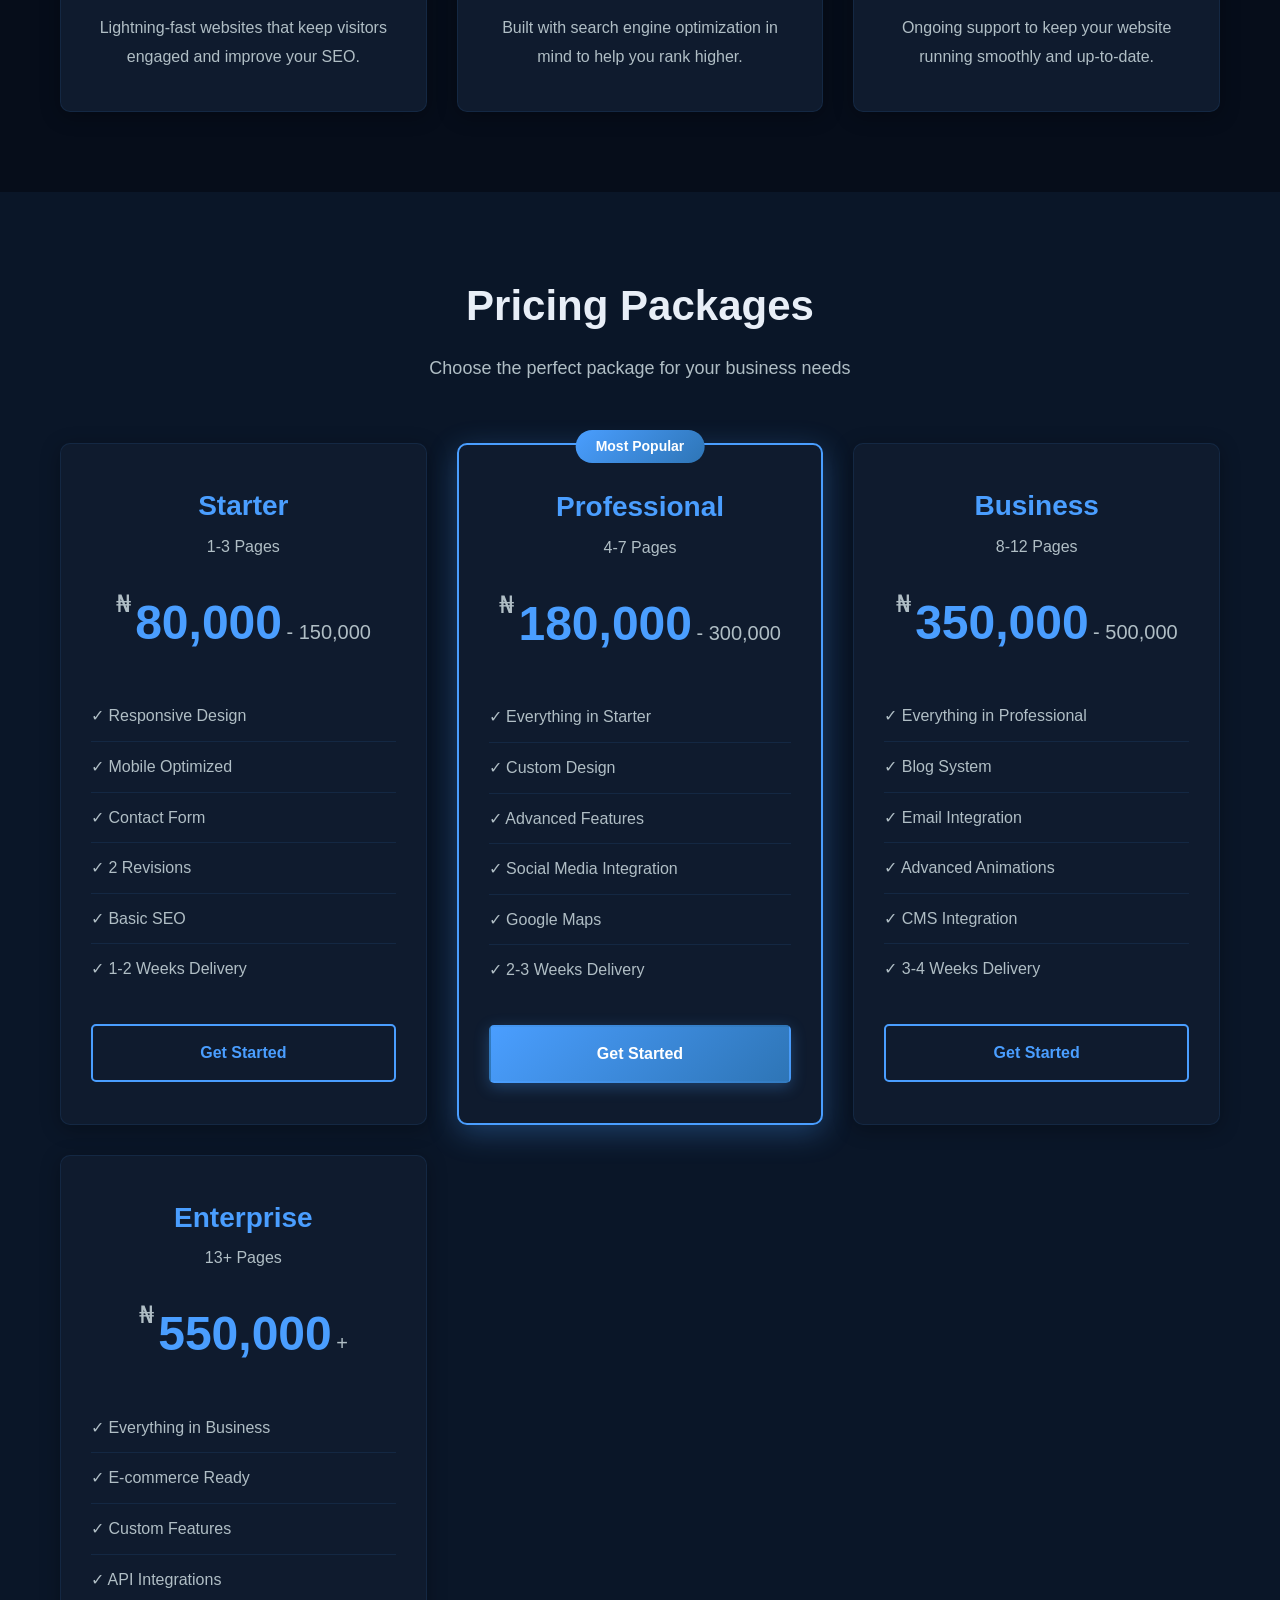
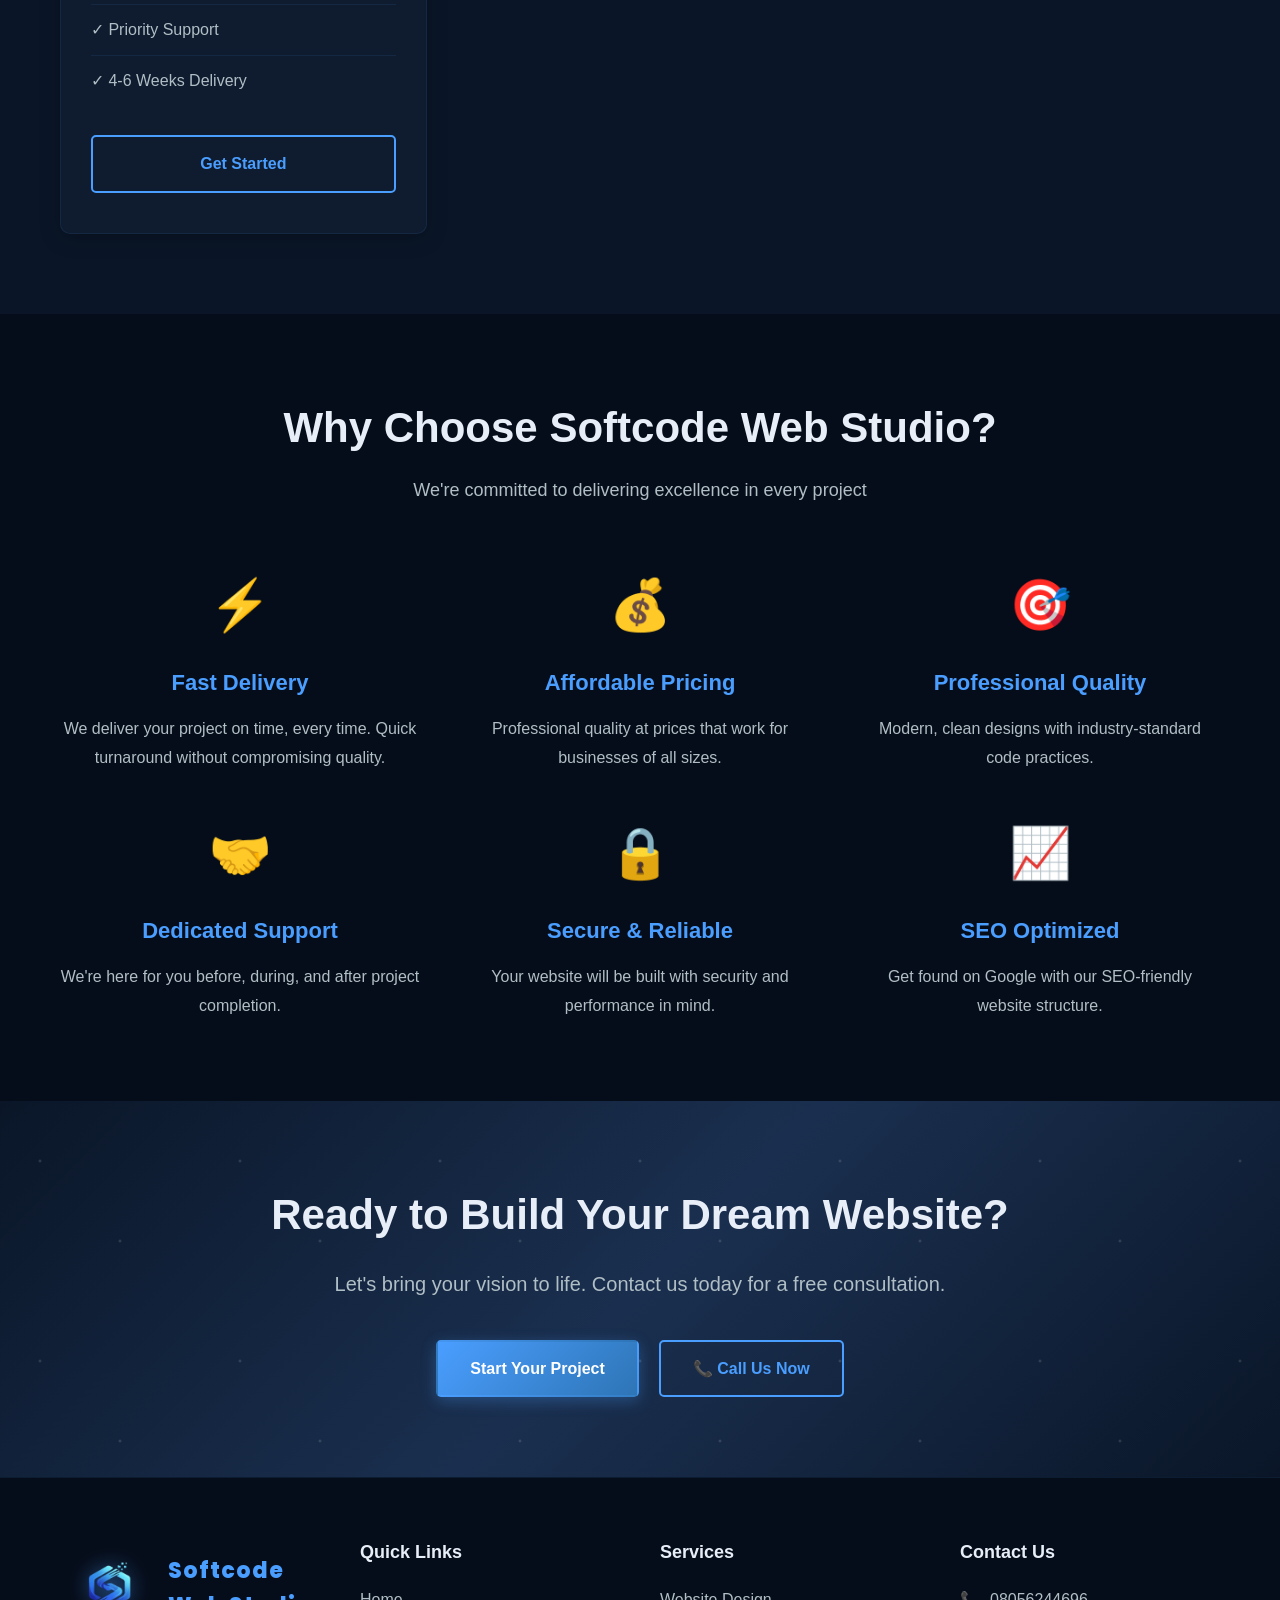
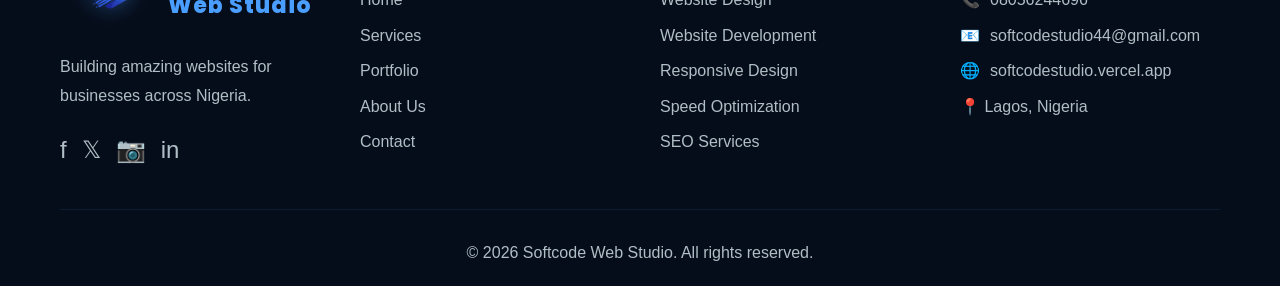
==== commit 8d58109b: "update all files" ====
--- a/index.html
+++ b/index.html
@@ -312,25 +312,36 @@
         </div>
     </footer>
 
+    <!-- Preloader - MUST BE FIRST INSIDE BODY -->
+    <div id="preloader">
+        <div class="preloader-content">
+            <div class="preloader-logo">
+                <img src="images/logo.png" alt="Softcode Web Studio">
+            </div>
+            <div class="preloader-text">
+                <span class="loading-text">Loading</span>
+                <span class="loading-dots">
+                    <span></span>
+                    <span></span>
+                    <span></span>
+                </span>
+            </div>
+            <div class="progress-bar">
+                <div class="progress-fill"></div>
+            </div>
+        </div>
+    </div>
+
+    <!-- WhatsApp Floating Button -->
+    <a href="https://wa.me/2348056244696?text=Hi%20Softcode%20Web%20Studio,%20I'm%20interested%20in%20getting%20a%20website%20for%20my%20business." 
+       class="whatsapp-float" 
+       target="_blank" 
+       rel="noopener noreferrer"
+       aria-label="Chat on WhatsApp">
+        💬
+    </a>
+    <div class="whatsapp-tooltip">Chat with us on WhatsApp</div>
+
     <script src="js/script.js"></script>
 </body>
-<!-- Preloader -->
-<div id="preloader">
-    <div class="preloader-content">
-        <div class="preloader-logo">
-            <img src="images/logo.png" alt="Softcode Web Studio">
-        </div>
-        <div class="preloader-text">
-            <span class="loading-text">Loading</span>
-            <span class="loading-dots">
-                <span></span>
-                <span></span>
-                <span></span>
-            </span>
-        </div>
-        <div class="progress-bar">
-            <div class="progress-fill"></div>
-        </div>
-    </div>
-</div>
 </html>
--- a/css/styles.css
+++ b/css/styles.css
@@ -926,4 +926,227 @@
 @keyframes bounce {
     0%, 80%, 100% { transform: scale(0); }
     40% { transform: scale(1); }
+}
+/* WhatsApp Floating Button */
+.whatsapp-float {
+    position: fixed;
+    bottom: 30px;
+    right: 30px;
+    background: #25D366;
+    color: white;
+    width: 60px;
+    height: 60px;
+    border-radius: 50%;
+    display: flex;
+    align-items: center;
+    justify-content: center;
+    font-size: 30px;
+    text-decoration: none;
+    box-shadow: 0 4px 20px rgba(37, 211, 102, 0.4);
+    z-index: 9999;
+    transition: all 0.3s ease;
+    animation: pulse-whatsapp 2s infinite;
+}
+
+.whatsapp-float:hover {
+    transform: scale(1.1) translateY(-5px);
+    box-shadow: 0 8px 30px rgba(37, 211, 102, 0.6);
+}
+
+@keyframes pulse-whatsapp {
+    0% {
+        box-shadow: 0 4px 20px rgba(37, 211, 102, 0.4);
+    }
+    50% {
+        box-shadow: 0 4px 30px rgba(37, 211, 102, 0.8);
+    }
+    100% {
+        box-shadow: 0 4px 20px rgba(37, 211, 102, 0.4);
+    }
+}
+
+.whatsapp-tooltip {
+    position: fixed;
+    bottom: 100px;
+    right: 30px;
+    background: var(--card-bg);
+    color: var(--text-white);
+    padding: 10px 15px;
+    border-radius: 8px;
+    font-size: 14px;
+    opacity: 0;
+    visibility: hidden;
+    transition: all 0.3s ease;
+    z-index: 9998;
+    border: 1px solid rgba(37, 211, 102, 0.3);
+}
+
+.whatsapp-tooltip::after {
+    content: '';
+    position: absolute;
+    bottom: -8px;
+    right: 20px;
+    border-left: 8px solid transparent;
+    border-right: 8px solid transparent;
+    border-top: 8px solid var(--card-bg);
+}
+
+.whatsapp-float:hover + .whatsapp-tooltip,
+.whatsapp-tooltip:hover {
+    opacity: 1;
+    visibility: visible;
+}
+
+@media (max-width: 768px) {
+    .whatsapp-float {
+        width: 50px;
+        height: 50px;
+        font-size: 24px;
+        bottom: 20px;
+        right: 20px;
+    }
+    
+    .whatsapp-tooltip {
+        right: 20px;
+        font-size: 12px;
+    }
+}
+/* Portfolio Cards with Images */
+.portfolio-card {
+    padding: 0;
+    overflow: hidden;
+    text-align: left;
+}
+
+.portfolio-image {
+    position: relative;
+    height: 220px;
+    overflow: hidden;
+    background: var(--darker-bg);
+}
+
+.portfolio-image img {
+    width: 100%;
+    height: 100%;
+    object-fit: cover;
+    transition: transform 0.5s ease;
+}
+
+.portfolio-card:hover .portfolio-image img {
+    transform: scale(1.1);
+}
+
+.portfolio-overlay {
+    position: absolute;
+    top: 0;
+    left: 0;
+    right: 0;
+    bottom: 0;
+    background: rgba(10, 22, 40, 0.9);
+    display: flex;
+    align-items: center;
+    justify-content: center;
+    opacity: 0;
+    transition: opacity 0.3s ease;
+}
+
+.portfolio-card:hover .portfolio-overlay {
+    opacity: 1;
+}
+
+.portfolio-overlay .btn {
+    transform: translateY(20px);
+    transition: transform 0.3s ease;
+}
+
+.portfolio-card:hover .portfolio-overlay .btn {
+    transform: translateY(0);
+}
+
+.portfolio-content {
+    padding: 30px;
+}
+
+.portfolio-category {
+    display: inline-block;
+    background: rgba(74, 158, 255, 0.2);
+    color: var(--primary-color);
+    padding: 5px 15px;
+    border-radius: 20px;
+    font-size: 12px;
+    font-weight: 600;
+    text-transform: uppercase;
+    letter-spacing: 1px;
+    margin-bottom: 15px;
+}
+
+.portfolio-content h3 {
+    font-size: 22px;
+    margin-bottom: 12px;
+    color: var(--text-white);
+}
+
+.portfolio-content p {
+    color: var(--text-gray);
+    font-size: 15px;
+    line-height: 1.7;
+    margin-bottom: 20px;
+}
+
+.portfolio-tags {
+    display: flex;
+    flex-wrap: wrap;
+    gap: 8px;
+}
+
+.portfolio-tags span {
+    background: rgba(74, 158, 255, 0.1);
+    padding: 5px 12px;
+    border-radius: 5px;
+    font-size: 12px;
+    color: var(--text-gray);
+    border: 1px solid rgba(74, 158, 255, 0.2);
+}
+
+/* Placeholder for missing images */
+.portfolio-image::before {
+    content: '🖼️';
+    position: absolute;
+    top: 50%;
+    left: 50%;
+    transform: translate(-50%, -50%);
+    font-size: 48px;
+    opacity: 0.3;
+}
+
+.portfolio-image img {
+    position: relative;
+    z-index: 1;
+}
+.portfolio-overlay {
+    position: absolute;
+    top: 0;
+    left: 0;
+    right: 0;
+    bottom: 0;
+    background: rgba(10, 22, 40, 0.9);
+    display: flex;
+    align-items: center;
+    justify-content: center;
+    opacity: 0;
+    transition: opacity 0.3s ease;
+    z-index: 10; /* Add this */
+    pointer-events: none; /* Add this - allows clicks to pass through when hidden */
+}
+
+.portfolio-card:hover .portfolio-overlay {
+    opacity: 1;
+    pointer-events: auto; /* Add this - enables clicks when visible */
+}
+
+.portfolio-overlay .btn {
+    transform: translateY(20px);
+    transition: transform 0.3s ease;
+    position: relative; /* Add this */
+    z-index: 11; /* Add this */
 }
